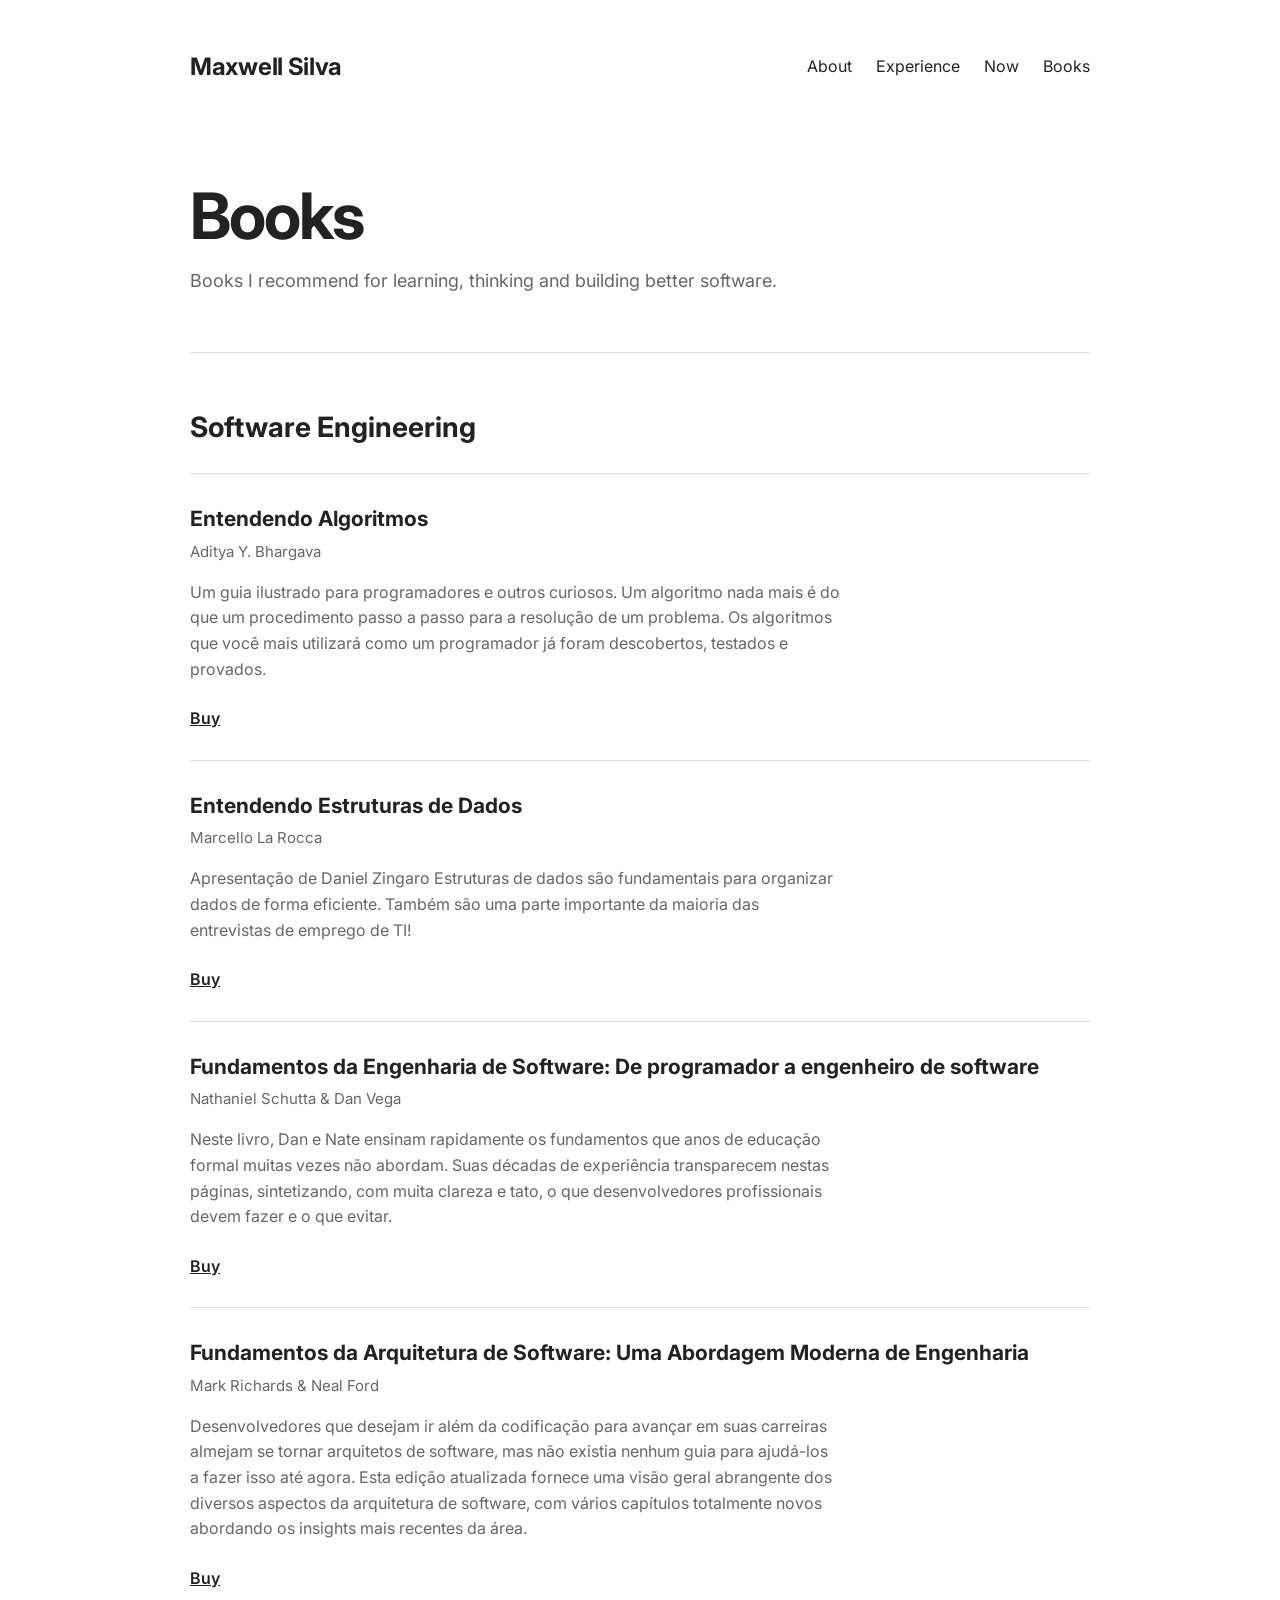
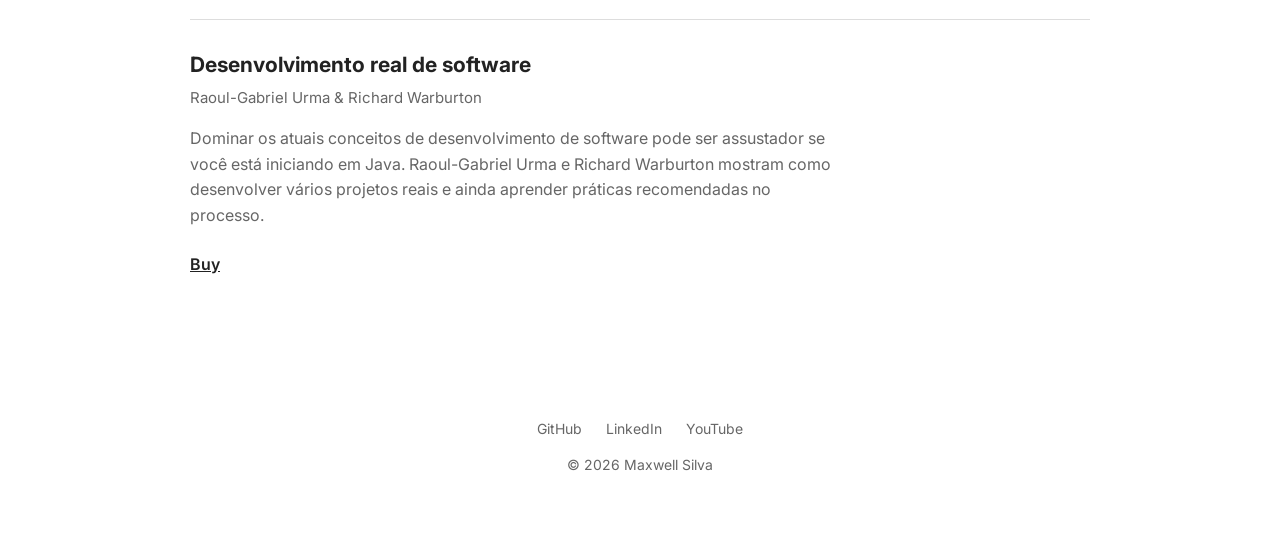
==== books.html @ 41c36df4 "Create page of recommendation books" ====
<!DOCTYPE html>
<html lang="en">
<head>
    <meta charset="UTF-8">
    <meta name="viewport" content="width=device-width, initial-scale=1.0">

    <meta
        name="description"
        content="A collection of books recommended by Maxwell Silva."
    >

    <title>Books — Maxwell Silva</title>

    <link rel="preconnect" href="https://fonts.googleapis.com">
    <link rel="preconnect" href="https://fonts.gstatic.com" crossorigin>

    <link
        href="https://fonts.googleapis.com/css2?family=Inter:wght@400;500;600;700&display=swap"
        rel="stylesheet"
    >

    <link rel="stylesheet" href="css/style.css">
</head>

<body id="top">

    <header>
        <nav aria-label="Main navigation">
            <a href="index.html">Maxwell Silva</a>

            <div>
                <a href="index.html#about">About</a>
                <a href="index.html#experience">Experience</a>
                <a href="index.html#now">Now</a>
                <a href="books.html">Books</a>
            </div>
        </nav>

        <div class="page-header">
            <h1>Books</h1>

            <p>
                Books I recommend for learning, thinking and building better software.
            </p>
        </div>
    </header>


    <main>

        <section>
            <h2>Software Engineering</h2>

            <article class="book">
                <h3>Entendendo Algoritmos</h3>

                <p class="book-author">
                    Aditya Y. Bhargava
                </p>

                <p>
                    Um guia ilustrado para programadores e outros curiosos.
                    Um algoritmo nada mais é do que um procedimento passo a passo para a resolução de um problema.
                    Os algoritmos que você mais utilizará como um programador já foram descobertos, testados e provados.
                </p>

                <a href="https://a.co/d/0cFeRSHu">Buy</a>

            </article>

            <article class="book">
                <h3>Entendendo Estruturas de Dados</h3>

                <p class="book-author">
                    Marcello La Rocca
                </p>

                <p>
                    Apresentação de Daniel Zingaro Estruturas de dados são fundamentais para organizar dados de forma eficiente.
                    Também são uma parte importante da maioria das entrevistas de emprego de TI!
                </p>

                <a href="https://a.co/d/05d3PqtP">Buy</a>
            </article>

            <article class="book">
                <h3>Fundamentos da Engenharia de Software: De programador a engenheiro de software</h3>

                <p class="book-author">
                    Nathaniel Schutta & Dan Vega
                </p>

                <p>
                    Neste livro, Dan e Nate ensinam rapidamente os fundamentos que anos de educação formal muitas vezes não abordam.
                    Suas décadas de experiência transparecem nestas páginas, sintetizando, com muita clareza e tato, o que desenvolvedores profissionais devem fazer e o que evitar.
                </p>

                <a href="https://a.co/d/029Amclx">Buy</a>
            </article>

            <article class="book">
                <h3>Fundamentos da Arquitetura de Software: Uma Abordagem Moderna de Engenharia</h3>

                <p class="book-author">
                    Mark Richards & Neal Ford
                </p>

                <p>
                    Desenvolvedores que desejam ir além da codificação para avançar em suas carreiras almejam se tornar arquitetos de software,
                    mas não existia nenhum guia para ajudá-los a fazer isso até agora.
                    Esta edição atualizada fornece uma visão geral abrangente dos diversos aspectos da arquitetura de software,
                    com vários capítulos totalmente novos abordando os insights mais recentes da área.
                </p>

                <a href="https://a.co/d/0eVxXaUC">Buy</a>
            </article>

            <article class="book">
                <h3>Desenvolvimento real de software</h3>

                <p class="book-author">
                    Raoul-Gabriel Urma & Richard Warburton
                </p>

                <p>
                    Dominar os atuais conceitos de desenvolvimento de software pode ser assustador se você está iniciando em Java.
                    Raoul-Gabriel Urma e Richard Warburton mostram como desenvolver vários projetos reais e ainda aprender práticas recomendadas no processo.
                </p>

                <a href="https://a.co/d/094Z7gMA">Buy</a>
            </article>

        </section>

    </main>


    <footer>
        <div>
            <a href="https://github.com/maxwellssilva">GitHub</a>
            <a href="https://www.linkedin.com/in/maxwellssilva/">LinkedIn</a>
            <a href="https://www.youtube.com/@maxwellssilvva">YouTube</a>
        </div>

        <p>© 2026 Maxwell Silva</p>
    </footer>

</body>
</html>
---- css/style.css ----
/* =========================
   Base
   ========================= */

:root {
    color-scheme: light;

    --background: #ffffff;
    --text: #222222;
    --text-secondary: #666666;
    --border: #dddddd;
}

@media (prefers-color-scheme: dark) {
    :root {
        color-scheme: dark;

        --background: #111111;
        --text: #f5f5f5;
        --text-secondary: #aaaaaa;
        --border: #333333;
    }
}

* {
    box-sizing: border-box;
}

html {
    scroll-behavior: smooth;
}

body {
    margin: 0;
    font-family: "Inter", sans-serif;
    line-height: 1.6;
    color: var(--text);
    background: var(--background);
}

main,
header,
footer {
    width: min(900px, calc(100% - 40px));
    margin: 0 auto;
}


/* =========================
   Navigation
   ========================= */

nav {
    display: flex;
    justify-content: space-between;
    align-items: center;
    gap: 24px;
    padding: 24px 0;
}

nav > a {
    flex-shrink: 0;
    color: inherit;
    font-size: 24px;
    font-weight: 700;
    letter-spacing: -0.3px;
    text-decoration: none;
}

nav div {
    display: flex;
    flex-wrap: wrap;
    justify-content: flex-end;
    gap: 8px 24px;
}

nav div a {
    color: inherit;
    text-decoration: none;
}

a:hover {
    text-decoration: underline;
}


/* =========================
   Header / Hero
   ========================= */

header {
    padding: 24px 0 0;
}

header > div {
    padding: 100px 0 90px;
}

header > div h2 {
    margin: 0 0 16px;
    font-size: 16px;
    font-weight: 500;
    color: var(--text-secondary);
}

header h1 {
    max-width: 850px;
    margin: 0;
    font-size: clamp(42px, 7vw, 64px);
    line-height: 1.05;
    letter-spacing: -2px;
}


/* =========================
   Sections
   ========================= */

section {
    padding: 52px 0;
    border-top: 1px solid var(--border);
}

h2 {
    margin-top: 0;
    font-size: 28px;
}

article {
    padding: 20px 0;
}

article h3 {
    margin-bottom: 8px;
}


/* =========================
   About
   ========================= */

#about {
    max-width: 700px;
}

#about p {
    font-size: 18px;
    line-height: 1.8;
    color: var(--text-secondary);
}


/* =========================
   Footer
   ========================= */

footer {
    padding: 60px 0;
    color: var(--text-secondary);
    font-size: 14px;
    text-align: center;
}

footer > div {
    display: flex;
    justify-content: center;
    gap: 24px;
}

footer a {
    color: inherit;
    text-decoration: none;
}


/* =========================
   Mobile
   ========================= */

@media (max-width: 600px) {
    main,
    header,
    footer {
        width: calc(100% - 32px);
    }

    nav {
        flex-direction: column;
        align-items: center;
        gap: 14px;
        padding: 20px 0;
    }

    nav > a {
        font-size: 20px;
    }

    nav div {
        width: 100%;
        justify-content: center;
        gap: 8px 18px;
    }

    nav div a {
        font-size: 15px;
    }

    header {
        padding-top: 12px;
    }

    header > div {
        padding: 56px 0 56px;
    }

    header > div h2 {
        margin-bottom: 14px;
        font-size: 15px;
    }

    header h1 {
        max-width: 100%;
        font-size: clamp(38px, 11vw, 48px);
        line-height: 1.08;
        letter-spacing: -1.5px;
    }

    section {
        padding: 48px 0;
    }

    h2 {
        font-size: 26px;
    }

    #about p {
        font-size: 17px;
        line-height: 1.7;
    }

    article {
        padding: 16px 0;
    }

    footer {
        padding: 48px 0;
    }

    footer > div {
        flex-wrap: wrap;
        gap: 12px 20px;
    }
}

.page-header {
    padding: 72px 0 56px;
}

.page-header h1 {
    margin: 0 0 16px;
    font-size: clamp(42px, 7vw, 64px);
    line-height: 1.05;
    letter-spacing: -2px;
}

.page-header p {
    max-width: 600px;
    margin: 0;
    color: var(--text-secondary);
    font-size: 18px;
    line-height: 1.7;
}

.book {
    padding: 28px 0;
    border-top: 1px solid var(--border);
}

.book h3 {
    margin: 0 0 4px;
    font-size: 21px;
}

.book-author {
    margin: 0 0 12px;
    color: var(--text-secondary);
    font-size: 15px;
}

.book > p:not(.book-author) {
    max-width: 650px;
    color: var(--text-secondary);
}

.book a {
    display: inline-block;
    margin-top: 8px;
    color: inherit;
    font-weight: 600;
}

@media (max-width: 600px) {
    .page-header {
        padding: 56px 0 44px;
    }

    .page-header h1 {
        font-size: 44px;
        letter-spacing: -1.5px;
    }

    .page-header p {
        font-size: 17px;
    }

    .book {
        padding: 24px 0;
    }
}
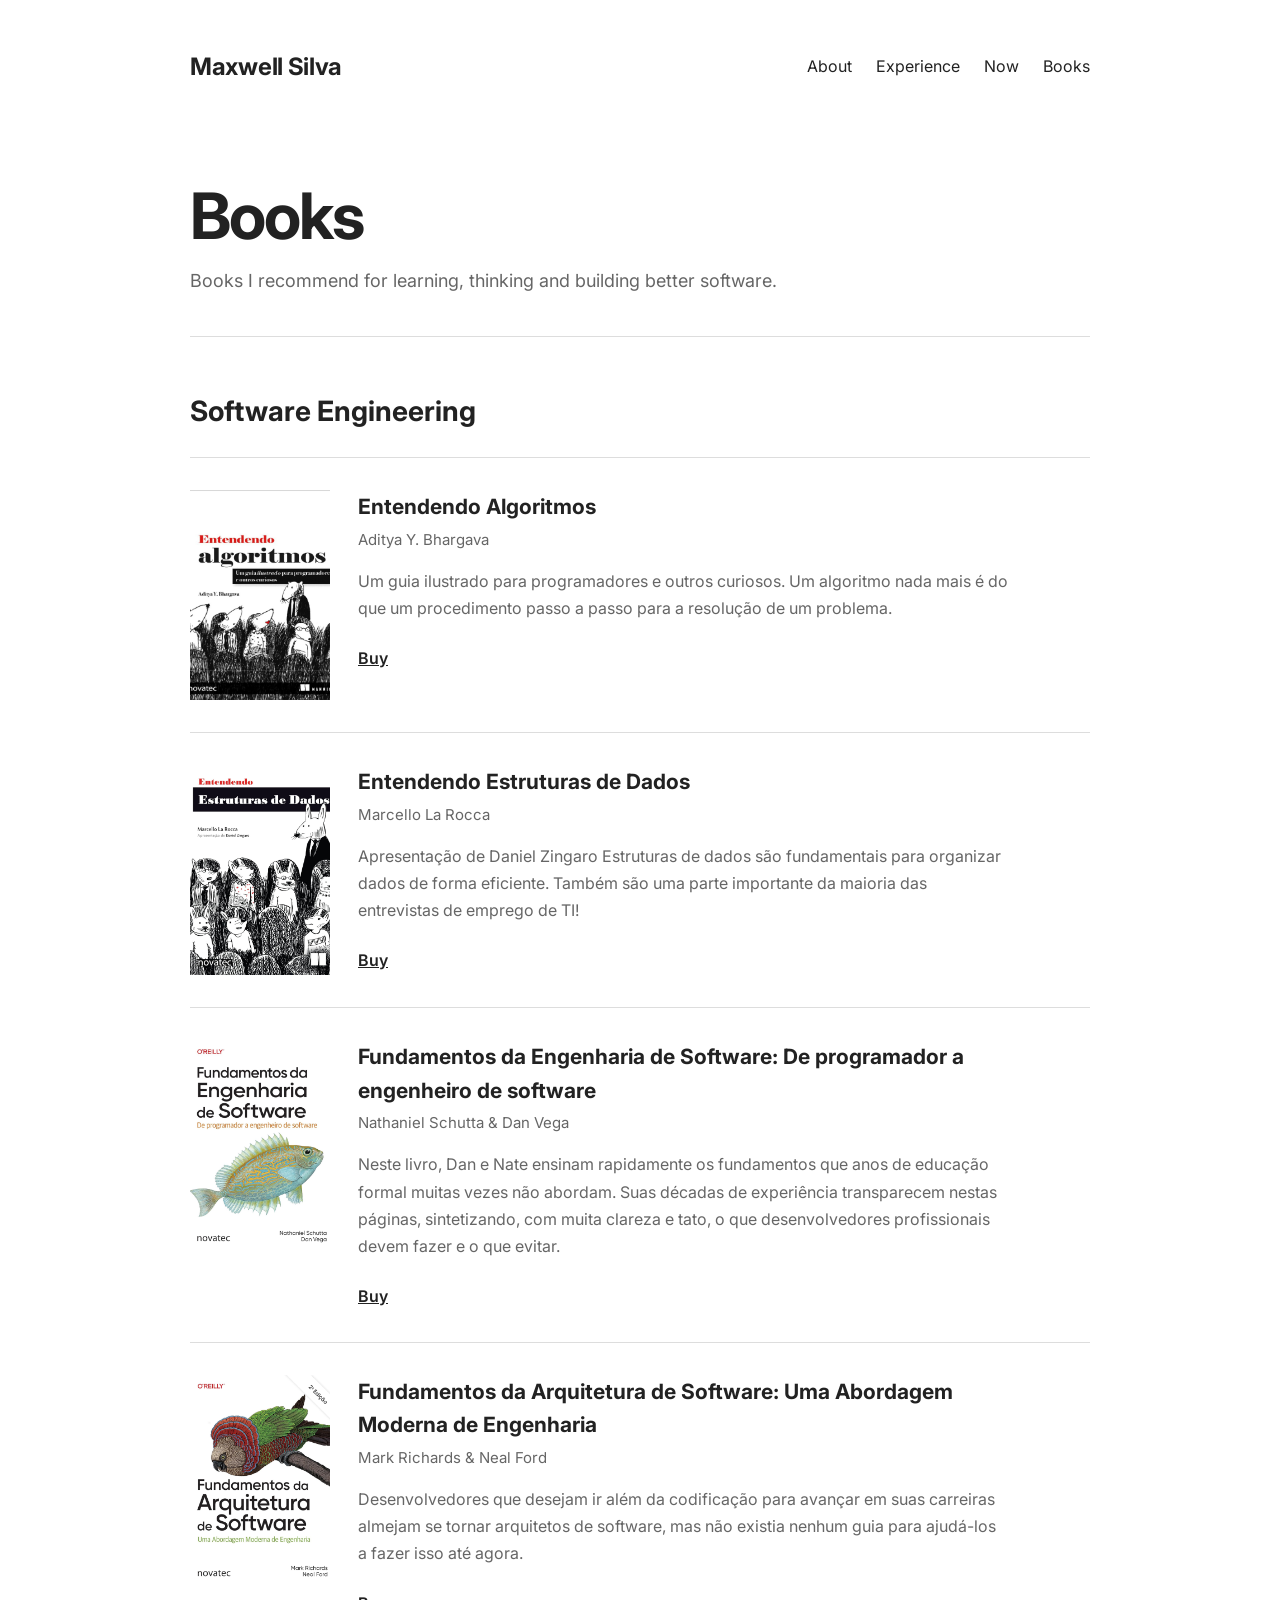
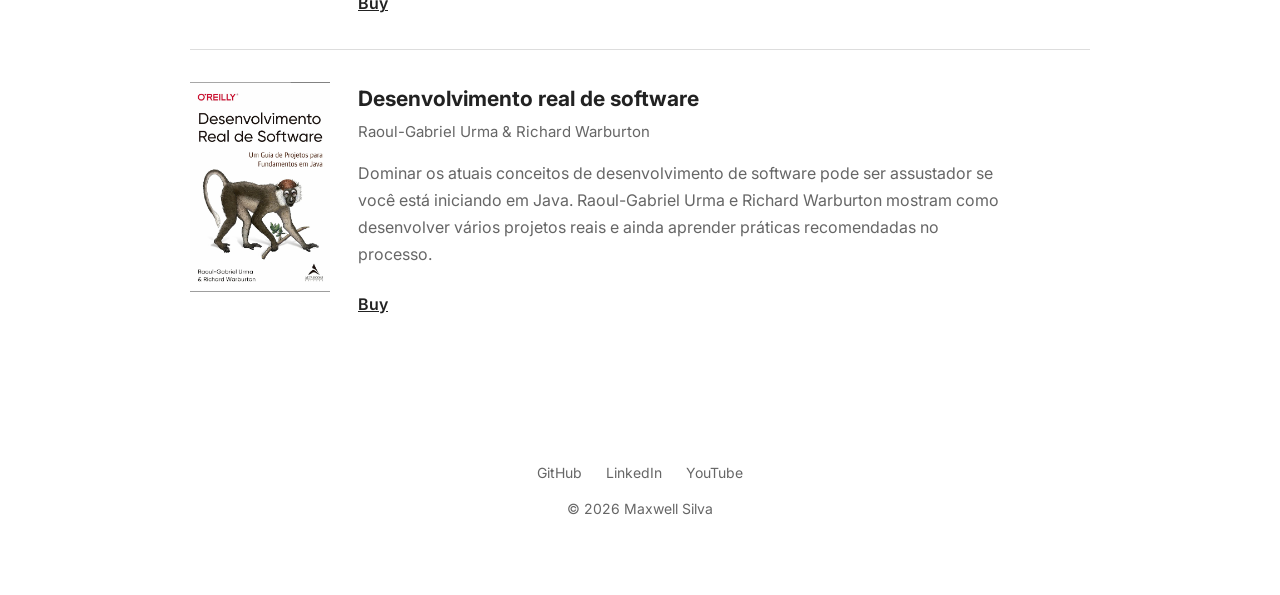
==== commit e0ccaa93: "Add book covers to recommendations" ====
--- a/books.html
+++ b/books.html
@@ -45,89 +45,136 @@
         </div>
     </header>
 
-
     <main>
 
         <section>
             <h2>Software Engineering</h2>
 
             <article class="book">
-                <h3>Entendendo Algoritmos</h3>
+                <img
+                    src="assets/entendendo-algoritmos.jpg"
+                    alt="Capa do livro Entendendo Algoritmos, de Aditya Y. Bhargava"
+                >
 
-                <p class="book-author">
-                    Aditya Y. Bhargava
-                </p>
+                <div class="book-content">
+                    <h3>Entendendo Algoritmos</h3>
 
-                <p>
-                    Um guia ilustrado para programadores e outros curiosos.
-                    Um algoritmo nada mais é do que um procedimento passo a passo para a resolução de um problema.
-                    Os algoritmos que você mais utilizará como um programador já foram descobertos, testados e provados.
-                </p>
+                    <p class="book-author">
+                        Aditya Y. Bhargava
+                    </p>
 
-                <a href="https://a.co/d/0cFeRSHu">Buy</a>
+                    <p>
+                        Um guia ilustrado para programadores e outros curiosos.
+                        Um algoritmo nada mais é do que um procedimento passo a passo para a resolução de um problema.
+                    </p>
 
+                    <a href="https://a.co/d/0cFeRSHu"
+                    target="_blank"
+                    rel="noopener noreferrer">
+                        Buy
+                    </a>
+                </div>
             </article>
 
             <article class="book">
-                <h3>Entendendo Estruturas de Dados</h3>
+                <img
+                    src="assets/entendendo-dados.jpg"
+                    alt="Capa do livro Entendendo Estruturas de Dados, de Marcello La Rocca"
+                >
 
-                <p class="book-author">
-                    Marcello La Rocca
-                </p>
+                <div class="book-content">
+                    <h3>Entendendo Estruturas de Dados</h3>
 
-                <p>
-                    Apresentação de Daniel Zingaro Estruturas de dados são fundamentais para organizar dados de forma eficiente.
-                    Também são uma parte importante da maioria das entrevistas de emprego de TI!
-                </p>
+                    <p class="book-author">
+                        Marcello La Rocca
+                    </p>
 
-                <a href="https://a.co/d/05d3PqtP">Buy</a>
+                    <p>
+                        Apresentação de Daniel Zingaro Estruturas de dados são fundamentais para organizar dados de forma eficiente.
+                        Também são uma parte importante da maioria das entrevistas de emprego de TI!
+                    </p>
+
+                    <a href="https://a.co/d/05d3PqtP"
+                    target="_blank"
+                    rel="noopener noreferrer">
+                        Buy
+                    </a>
+                </div>
             </article>
 
             <article class="book">
-                <h3>Fundamentos da Engenharia de Software: De programador a engenheiro de software</h3>
+                <img
+                    src="assets/fundamentos-eng-software.jpg"
+                    alt="Capa do livro Fundamentos De Engenharia de Software, de Nathaniel Schutta & Dan Vega"
+                >
+                <div class="book-content">
+                    <h3>Fundamentos da Engenharia de Software: De programador a engenheiro de software</h3>
 
-                <p class="book-author">
-                    Nathaniel Schutta & Dan Vega
-                </p>
+                    <p class="book-author">
+                        Nathaniel Schutta & Dan Vega
+                    </p>
 
-                <p>
-                    Neste livro, Dan e Nate ensinam rapidamente os fundamentos que anos de educação formal muitas vezes não abordam.
-                    Suas décadas de experiência transparecem nestas páginas, sintetizando, com muita clareza e tato, o que desenvolvedores profissionais devem fazer e o que evitar.
-                </p>
+                    <p>
+                        Neste livro, Dan e Nate ensinam rapidamente os fundamentos que anos de educação formal muitas vezes não abordam.
+                        Suas décadas de experiência transparecem nestas páginas, sintetizando, com muita clareza e tato, o que desenvolvedores profissionais devem fazer e o que evitar.
+                    </p>
 
-                <a href="https://a.co/d/029Amclx">Buy</a>
+                    <a href="https://a.co/d/029Amclx"
+                    target="_blank"
+                    rel="noopener noreferrer">
+                        Buy
+                    </a>
+                </div>
             </article>
 
             <article class="book">
-                <h3>Fundamentos da Arquitetura de Software: Uma Abordagem Moderna de Engenharia</h3>
+                <img
+                    src="assets/fundamentos-arquitetura.jpg"
+                    alt="Capa do livro Fundamentos De Arquitetura de Software, de Mark Richards & Neal Ford"
+                >
+                <div class="book-content">
+                    <h3>Fundamentos da Arquitetura de Software: Uma Abordagem Moderna de Engenharia</h3>
 
-                <p class="book-author">
-                    Mark Richards & Neal Ford
-                </p>
+                    <p class="book-author">
+                        Mark Richards & Neal Ford
+                    </p>
 
-                <p>
-                    Desenvolvedores que desejam ir além da codificação para avançar em suas carreiras almejam se tornar arquitetos de software,
-                    mas não existia nenhum guia para ajudá-los a fazer isso até agora.
-                    Esta edição atualizada fornece uma visão geral abrangente dos diversos aspectos da arquitetura de software,
-                    com vários capítulos totalmente novos abordando os insights mais recentes da área.
-                </p>
+                    <p>
+                        Desenvolvedores que desejam ir além da codificação para avançar em suas carreiras almejam se tornar arquitetos de software,
+                        mas não existia nenhum guia para ajudá-los a fazer isso até agora.
+                    </p>
 
-                <a href="https://a.co/d/0eVxXaUC">Buy</a>
+                    <a href="https://a.co/d/0eVxXaUC"
+                    target="_blank"
+                    rel="noopener noreferrer">
+                        Buy
+                    </a>
+                </div>    
             </article>
 
             <article class="book">
-                <h3>Desenvolvimento real de software</h3>
+                <img
+                    src="assets/desenvolvimento-software.jpg"
+                    alt="Capa do livro Desenvolvendo Real de Software, de Raoul-Gabriel Urma & Richard Warburton"
+                >
+                <div class="book-content">    
+                    <h3>Desenvolvimento real de software</h3>
 
-                <p class="book-author">
-                    Raoul-Gabriel Urma & Richard Warburton
-                </p>
+                    <p class="book-author">
+                        Raoul-Gabriel Urma & Richard Warburton
+                    </p>
 
-                <p>
-                    Dominar os atuais conceitos de desenvolvimento de software pode ser assustador se você está iniciando em Java.
-                    Raoul-Gabriel Urma e Richard Warburton mostram como desenvolver vários projetos reais e ainda aprender práticas recomendadas no processo.
-                </p>
+                    <p>
+                        Dominar os atuais conceitos de desenvolvimento de software pode ser assustador se você está iniciando em Java.
+                        Raoul-Gabriel Urma e Richard Warburton mostram como desenvolver vários projetos reais e ainda aprender práticas recomendadas no processo.
+                    </p>
 
-                <a href="https://a.co/d/094Z7gMA">Buy</a>
+                    <a href="https://a.co/d/094Z7gMA"
+                    target="_blank"
+                    rel="noopener noreferrer">
+                        Buy
+                    </a>
+                </div>
             </article>
 
         </section>
--- a/css/style.css
+++ b/css/style.css
@@ -253,7 +253,7 @@
 }
 
 .page-header {
-    padding: 72px 0 56px;
+    padding: 72px 0 40px;
 }
 
 .page-header h1 {
@@ -316,4 +316,59 @@
     .book {
         padding: 24px 0;
     }
+
+    .book {
+        grid-template-columns: 90px 1fr;
+        gap: 20px;
+    }
+
+    .book img {
+        width: 90px;
+    }
+
+    .book h3 {
+        font-size: 18px;
+    }
+}
+
+.book {
+    display: grid;
+    grid-template-columns: 140px 1fr;
+    gap: 28px;
+    padding: 32px 0;
+    border-top: 1px solid var(--border);
+}
+
+.book img {
+    width: 140px;
+    aspect-ratio: 2 / 3;
+    object-fit: cover;
+    display: block;
+}
+
+.book-content {
+    max-width: 650px;
+}
+
+.book h3 {
+    margin: 0 0 4px;
+    font-size: 21px;
+}
+
+.book-author {
+    margin: 0 0 16px;
+    color: var(--text-secondary);
+    font-size: 15px;
+}
+
+.book-content > p:not(.book-author) {
+    color: var(--text-secondary);
+    line-height: 1.7;
+}
+
+.book a {
+    display: inline-block;
+    margin-top: 8px;
+    color: inherit;
+    font-weight: 600;
 }
